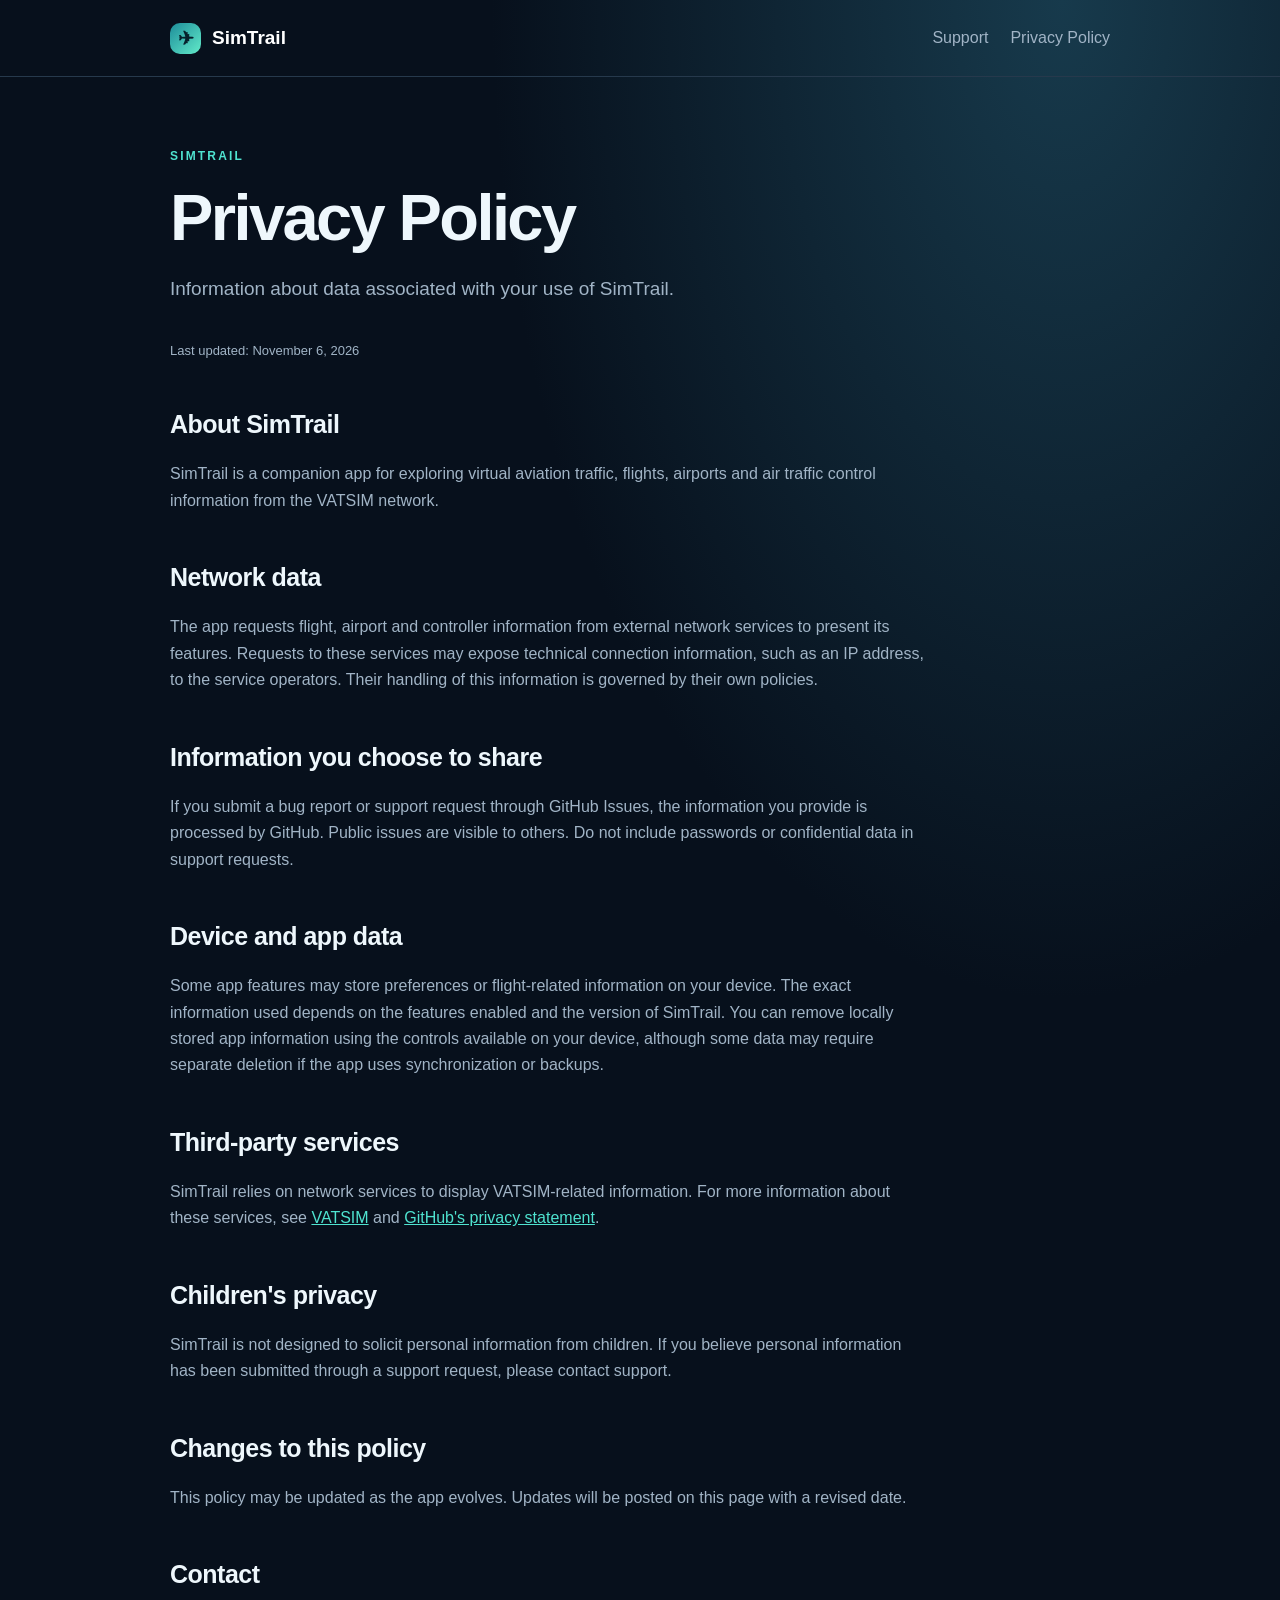
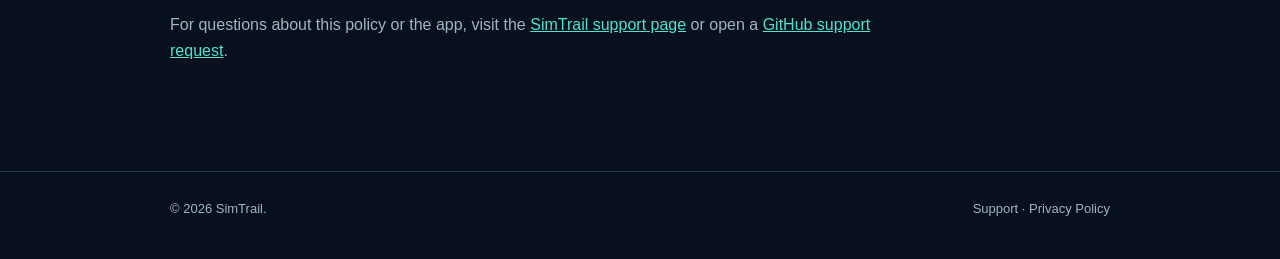
==== privacy.html @ 21a19a61 "Add files via upload" ====
<!doctype html><html lang="en"><head><meta charset="utf-8"><meta name="viewport" content="width=device-width,initial-scale=1"><meta name="theme-color" content="#07101c"><meta name="description" content="Privacy information for the SimTrail app."><title>SimTrail — Privacy Policy</title><link rel="stylesheet" href="style.css"></head><body><header><div class="wrap nav"><a class="brand" href="./"><span class="brand-icon" aria-hidden="true">✈</span>SimTrail</a><nav class="nav-links" aria-label="Main navigation"><a href="./">Support</a><a href="privacy.html" aria-current="page">Privacy Policy</a></nav></div></header><main class="wrap"><div class="eyebrow">SIMTRAIL</div><h1>Privacy Policy</h1><p class="lead">Information about data associated with your use of SimTrail.</p><div class="prose"><p class="subtle">Last updated: November 6, 2026</p><h2>About SimTrail</h2><p>SimTrail is a companion app for exploring virtual aviation traffic, flights, airports and air traffic control information from the VATSIM network.</p><h2>Network data</h2><p>The app requests flight, airport and controller information from external network services to present its features. Requests to these services may expose technical connection information, such as an IP address, to the service operators. Their handling of this information is governed by their own policies.</p><h2>Information you choose to share</h2><p>If you submit a bug report or support request through GitHub Issues, the information you provide is processed by GitHub. Public issues are visible to others. Do not include passwords or confidential data in support requests.</p><h2>Device and app data</h2><p>Some app features may store preferences or flight-related information on your device. The exact information used depends on the features enabled and the version of SimTrail. You can remove locally stored app information using the controls available on your device, although some data may require separate deletion if the app uses synchronization or backups.</p><h2>Third-party services</h2><p>SimTrail relies on network services to display VATSIM-related information. For more information about these services, see <a href="https://vatsim.net/" target="_blank" rel="noopener noreferrer">VATSIM</a> and <a href="https://docs.github.com/en/site-policy/privacy-policies/github-general-privacy-statement" target="_blank" rel="noopener noreferrer">GitHub's privacy statement</a>.</p><h2>Children's privacy</h2><p>SimTrail is not designed to solicit personal information from children. If you believe personal information has been submitted through a support request, please contact support.</p><h2>Changes to this policy</h2><p>This policy may be updated as the app evolves. Updates will be posted on this page with a revised date.</p><h2>Contact</h2><p>For questions about this policy or the app, visit the <a href="./">SimTrail support page</a> or open a <a href="https://github.com/MatejL400/simtrail-support/issues/new" target="_blank" rel="noopener noreferrer">GitHub support request</a>.</p></div></main><footer><div class="wrap footer-inner"><span>© 2026 SimTrail.</span><span><a href="./">Support</a> · <a href="privacy.html">Privacy Policy</a></span></div></footer></body></html>
---- style.css ----
:root{color-scheme:dark;--bg:#07101c;--panel:#101e2d;--border:#26394c;--text:#eef7fc;--muted:#a1b4c6;--accent:#4fe3d0}*{box-sizing:border-box}html{scroll-behavior:smooth}body{margin:0;font:16px/1.65 -apple-system,BlinkMacSystemFont,"Segoe UI",sans-serif;background:radial-gradient(ellipse at 83% 0%,#173a4c 0%,transparent 38%),var(--bg);color:var(--text)}.wrap{width:min(100% - 40px,940px);margin:auto}header{border-bottom:1px solid var(--border)}.nav{display:flex;justify-content:space-between;align-items:center;gap:20px;min-height:76px}.brand{display:inline-flex;align-items:center;gap:11px;font-size:19px;font-weight:750;text-decoration:none;color:white}.brand-icon{height:31px;width:31px;display:grid;place-items:center;background:linear-gradient(135deg,#1d8d9a,#62eac9);color:#06212c;border-radius:10px}.nav-links{display:flex;gap:22px}.nav-links a,footer a{color:var(--muted);text-decoration:none}.nav-links a:hover,footer a:hover{color:var(--accent)}main{padding:70px 0 90px}.eyebrow{font-weight:750;font-size:12px;letter-spacing:.18em;color:var(--accent);text-transform:uppercase}h1{font-size:clamp(39px,6vw,65px);line-height:1.1;margin:15px 0 20px;letter-spacing:-.04em}h2{font-size:25px;letter-spacing:-.02em;margin:0 0 14px}h3{font-size:17px;margin:0 0 9px}.lead{font-size:19px;color:var(--muted);max-width:690px;margin:0 0 35px}.buttons{display:flex;gap:13px;flex-wrap:wrap}.button{display:inline-flex;align-items:center;justify-content:center;min-height:45px;padding:10px 20px;border:1px solid var(--border);border-radius:11px;text-decoration:none;color:var(--text);font-weight:650}.button.primary{background:var(--accent);color:#05232a;border-color:var(--accent)}.button:hover{filter:brightness(1.1)}.section{margin-top:62px}.cards{display:grid;grid-template-columns:repeat(3,1fr);gap:15px}.card,details,.notice{background:rgba(16,30,45,.86);border:1px solid var(--border);border-radius:16px;padding:23px}.card p,.muted,details p,.prose p,.prose li{color:var(--muted)}.card p{margin:0}.glyph{font-size:25px;margin-bottom:14px;color:var(--accent)}details{margin:11px 0;padding:0 21px}summary{cursor:pointer;padding:17px 0;font-weight:650}details p{margin:0 0 19px}details[open] summary{color:var(--accent)}.notice{border-color:#296c70}.prose{max-width:760px}.prose h2{margin-top:43px}.prose ul{padding-left:22px}.prose a{color:var(--accent)}footer{border-top:1px solid var(--border);padding:26px 0 40px;color:var(--muted);font-size:13px}.footer-inner{display:flex;justify-content:space-between;flex-wrap:wrap;gap:14px}.subtle{font-size:13px;color:var(--muted)}@media(max-width:680px){.cards{grid-template-columns:1fr}.nav-links{gap:12px;font-size:14px}main{padding-top:49px}.wrap{width:min(100% - 32px,940px)}}
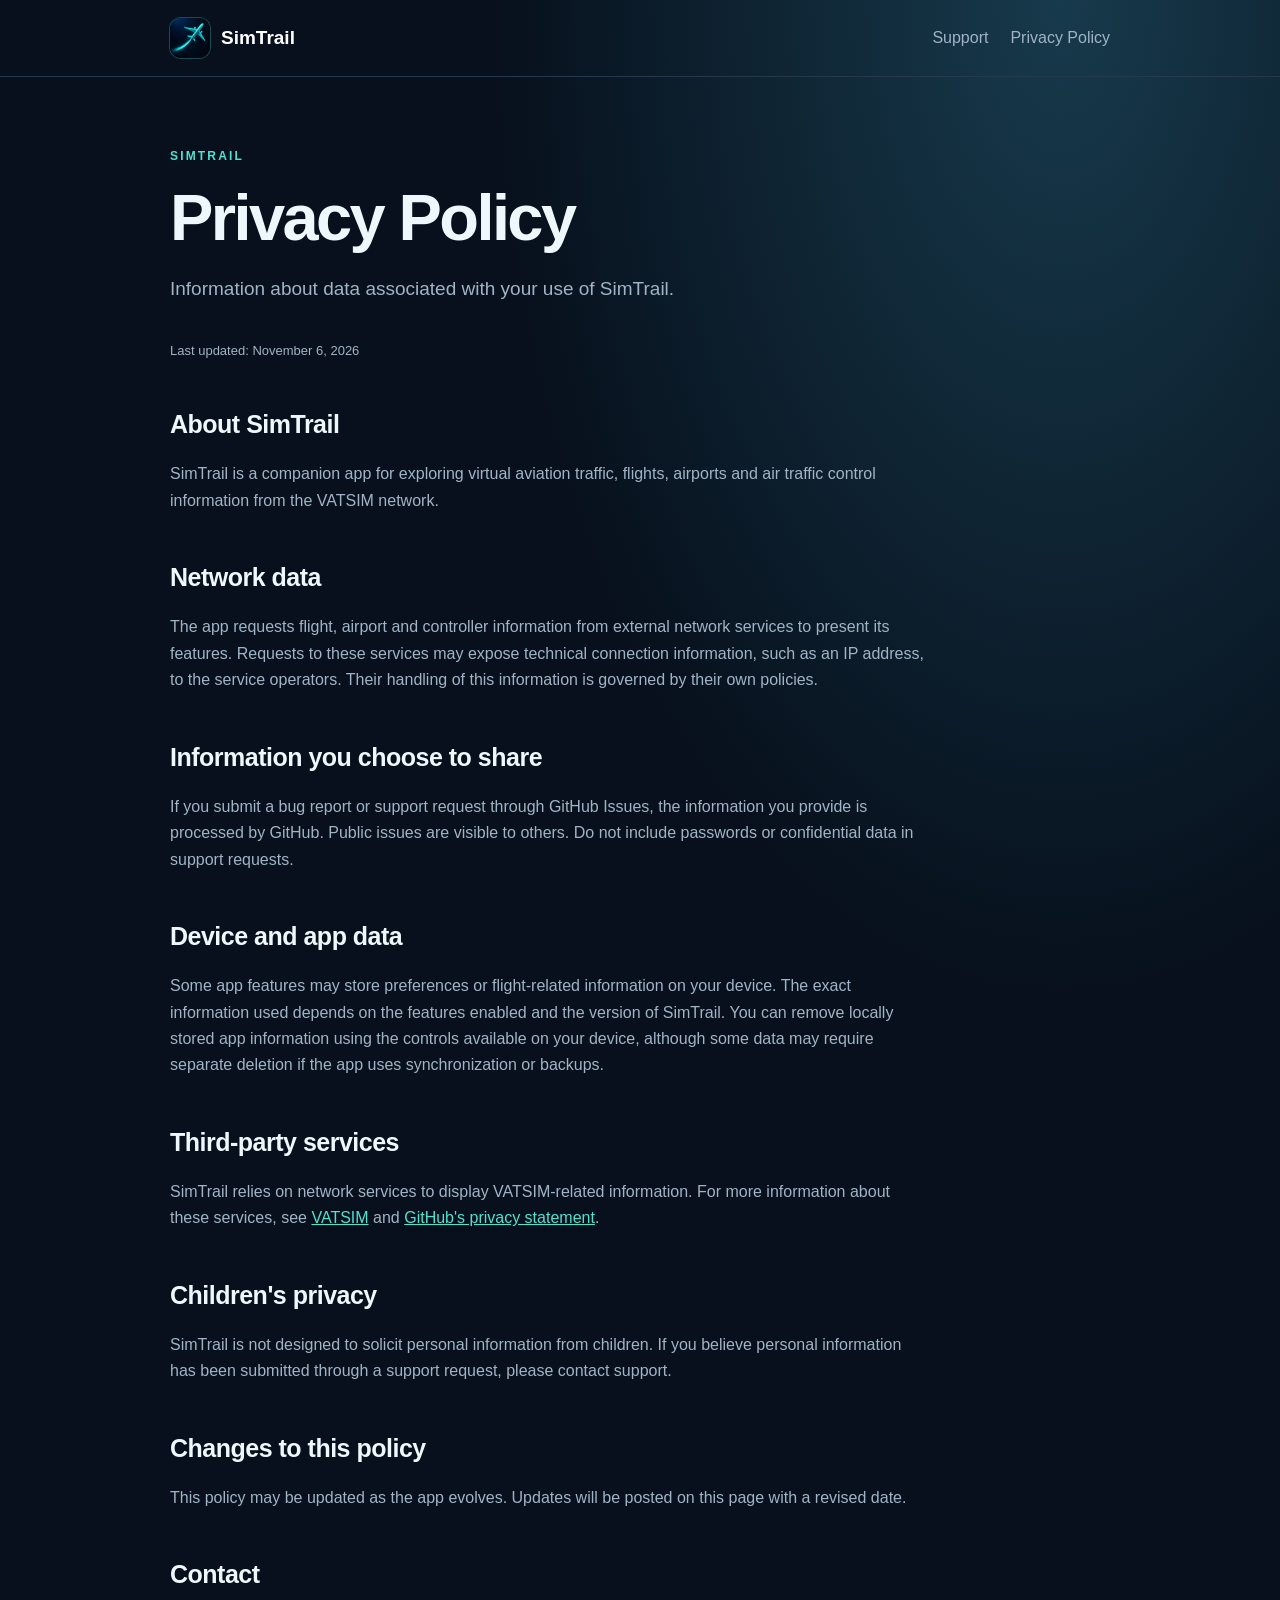
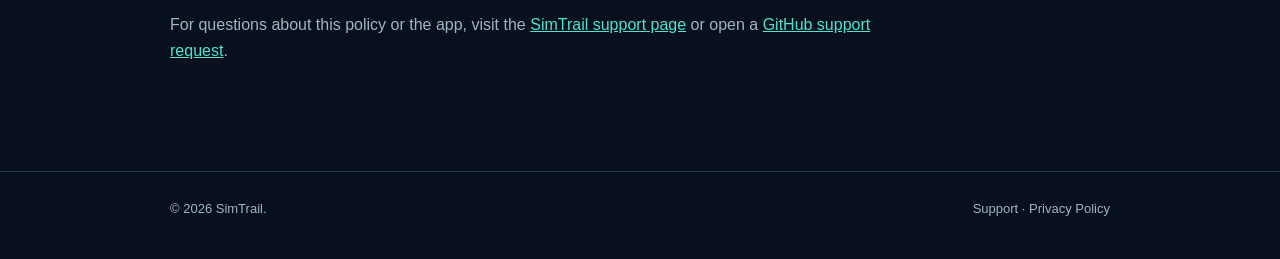
==== commit 3b4fdd1a: "Add files via upload" ====
--- a/privacy.html
+++ b/privacy.html
@@ -1 +1 @@
-<!doctype html><html lang="en"><head><meta charset="utf-8"><meta name="viewport" content="width=device-width,initial-scale=1"><meta name="theme-color" content="#07101c"><meta name="description" content="Privacy information for the SimTrail app."><title>SimTrail — Privacy Policy</title><link rel="stylesheet" href="style.css"></head><body><header><div class="wrap nav"><a class="brand" href="./"><span class="brand-icon" aria-hidden="true">✈</span>SimTrail</a><nav class="nav-links" aria-label="Main navigation"><a href="./">Support</a><a href="privacy.html" aria-current="page">Privacy Policy</a></nav></div></header><main class="wrap"><div class="eyebrow">SIMTRAIL</div><h1>Privacy Policy</h1><p class="lead">Information about data associated with your use of SimTrail.</p><div class="prose"><p class="subtle">Last updated: November 6, 2026</p><h2>About SimTrail</h2><p>SimTrail is a companion app for exploring virtual aviation traffic, flights, airports and air traffic control information from the VATSIM network.</p><h2>Network data</h2><p>The app requests flight, airport and controller information from external network services to present its features. Requests to these services may expose technical connection information, such as an IP address, to the service operators. Their handling of this information is governed by their own policies.</p><h2>Information you choose to share</h2><p>If you submit a bug report or support request through GitHub Issues, the information you provide is processed by GitHub. Public issues are visible to others. Do not include passwords or confidential data in support requests.</p><h2>Device and app data</h2><p>Some app features may store preferences or flight-related information on your device. The exact information used depends on the features enabled and the version of SimTrail. You can remove locally stored app information using the controls available on your device, although some data may require separate deletion if the app uses synchronization or backups.</p><h2>Third-party services</h2><p>SimTrail relies on network services to display VATSIM-related information. For more information about these services, see <a href="https://vatsim.net/" target="_blank" rel="noopener noreferrer">VATSIM</a> and <a href="https://docs.github.com/en/site-policy/privacy-policies/github-general-privacy-statement" target="_blank" rel="noopener noreferrer">GitHub's privacy statement</a>.</p><h2>Children's privacy</h2><p>SimTrail is not designed to solicit personal information from children. If you believe personal information has been submitted through a support request, please contact support.</p><h2>Changes to this policy</h2><p>This policy may be updated as the app evolves. Updates will be posted on this page with a revised date.</p><h2>Contact</h2><p>For questions about this policy or the app, visit the <a href="./">SimTrail support page</a> or open a <a href="https://github.com/MatejL400/simtrail-support/issues/new" target="_blank" rel="noopener noreferrer">GitHub support request</a>.</p></div></main><footer><div class="wrap footer-inner"><span>© 2026 SimTrail.</span><span><a href="./">Support</a> · <a href="privacy.html">Privacy Policy</a></span></div></footer></body></html>
+<!doctype html><html lang="en"><head><meta charset="utf-8"><meta name="viewport" content="width=device-width,initial-scale=1"><meta name="theme-color" content="#07101c"><meta name="description" content="Privacy information for the SimTrail app."><title>SimTrail — Privacy Policy</title><link rel="icon" type="image/png" href="favicon.png"><link rel="apple-touch-icon" href="apple-touch-icon.png"><link rel="stylesheet" href="style.css"></head><body><header><div class="wrap nav"><a class="brand" href="./"><img class="brand-icon" src="app-icon.png" alt="" width="40" height="40">SimTrail</a><nav class="nav-links" aria-label="Main navigation"><a href="./">Support</a><a href="privacy.html" aria-current="page">Privacy Policy</a></nav></div></header><main class="wrap"><div class="eyebrow">SIMTRAIL</div><h1>Privacy Policy</h1><p class="lead">Information about data associated with your use of SimTrail.</p><div class="prose"><p class="subtle">Last updated: November 6, 2026</p><h2>About SimTrail</h2><p>SimTrail is a companion app for exploring virtual aviation traffic, flights, airports and air traffic control information from the VATSIM network.</p><h2>Network data</h2><p>The app requests flight, airport and controller information from external network services to present its features. Requests to these services may expose technical connection information, such as an IP address, to the service operators. Their handling of this information is governed by their own policies.</p><h2>Information you choose to share</h2><p>If you submit a bug report or support request through GitHub Issues, the information you provide is processed by GitHub. Public issues are visible to others. Do not include passwords or confidential data in support requests.</p><h2>Device and app data</h2><p>Some app features may store preferences or flight-related information on your device. The exact information used depends on the features enabled and the version of SimTrail. You can remove locally stored app information using the controls available on your device, although some data may require separate deletion if the app uses synchronization or backups.</p><h2>Third-party services</h2><p>SimTrail relies on network services to display VATSIM-related information. For more information about these services, see <a href="https://vatsim.net/" target="_blank" rel="noopener noreferrer">VATSIM</a> and <a href="https://docs.github.com/en/site-policy/privacy-policies/github-general-privacy-statement" target="_blank" rel="noopener noreferrer">GitHub's privacy statement</a>.</p><h2>Children's privacy</h2><p>SimTrail is not designed to solicit personal information from children. If you believe personal information has been submitted through a support request, please contact support.</p><h2>Changes to this policy</h2><p>This policy may be updated as the app evolves. Updates will be posted on this page with a revised date.</p><h2>Contact</h2><p>For questions about this policy or the app, visit the <a href="./">SimTrail support page</a> or open a <a href="https://github.com/MatejL400/simtrail-support/issues/new" target="_blank" rel="noopener noreferrer">GitHub support request</a>.</p></div></main><footer><div class="wrap footer-inner"><span>© 2026 SimTrail.</span><span><a href="./">Support</a> · <a href="privacy.html">Privacy Policy</a></span></div></footer></body></html>
--- a/style.css
+++ b/style.css
@@ -1 +1 @@
-:root{color-scheme:dark;--bg:#07101c;--panel:#101e2d;--border:#26394c;--text:#eef7fc;--muted:#a1b4c6;--accent:#4fe3d0}*{box-sizing:border-box}html{scroll-behavior:smooth}body{margin:0;font:16px/1.65 -apple-system,BlinkMacSystemFont,"Segoe UI",sans-serif;background:radial-gradient(ellipse at 83% 0%,#173a4c 0%,transparent 38%),var(--bg);color:var(--text)}.wrap{width:min(100% - 40px,940px);margin:auto}header{border-bottom:1px solid var(--border)}.nav{display:flex;justify-content:space-between;align-items:center;gap:20px;min-height:76px}.brand{display:inline-flex;align-items:center;gap:11px;font-size:19px;font-weight:750;text-decoration:none;color:white}.brand-icon{height:31px;width:31px;display:grid;place-items:center;background:linear-gradient(135deg,#1d8d9a,#62eac9);color:#06212c;border-radius:10px}.nav-links{display:flex;gap:22px}.nav-links a,footer a{color:var(--muted);text-decoration:none}.nav-links a:hover,footer a:hover{color:var(--accent)}main{padding:70px 0 90px}.eyebrow{font-weight:750;font-size:12px;letter-spacing:.18em;color:var(--accent);text-transform:uppercase}h1{font-size:clamp(39px,6vw,65px);line-height:1.1;margin:15px 0 20px;letter-spacing:-.04em}h2{font-size:25px;letter-spacing:-.02em;margin:0 0 14px}h3{font-size:17px;margin:0 0 9px}.lead{font-size:19px;color:var(--muted);max-width:690px;margin:0 0 35px}.buttons{display:flex;gap:13px;flex-wrap:wrap}.button{display:inline-flex;align-items:center;justify-content:center;min-height:45px;padding:10px 20px;border:1px solid var(--border);border-radius:11px;text-decoration:none;color:var(--text);font-weight:650}.button.primary{background:var(--accent);color:#05232a;border-color:var(--accent)}.button:hover{filter:brightness(1.1)}.section{margin-top:62px}.cards{display:grid;grid-template-columns:repeat(3,1fr);gap:15px}.card,details,.notice{background:rgba(16,30,45,.86);border:1px solid var(--border);border-radius:16px;padding:23px}.card p,.muted,details p,.prose p,.prose li{color:var(--muted)}.card p{margin:0}.glyph{font-size:25px;margin-bottom:14px;color:var(--accent)}details{margin:11px 0;padding:0 21px}summary{cursor:pointer;padding:17px 0;font-weight:650}details p{margin:0 0 19px}details[open] summary{color:var(--accent)}.notice{border-color:#296c70}.prose{max-width:760px}.prose h2{margin-top:43px}.prose ul{padding-left:22px}.prose a{color:var(--accent)}footer{border-top:1px solid var(--border);padding:26px 0 40px;color:var(--muted);font-size:13px}.footer-inner{display:flex;justify-content:space-between;flex-wrap:wrap;gap:14px}.subtle{font-size:13px;color:var(--muted)}@media(max-width:680px){.cards{grid-template-columns:1fr}.nav-links{gap:12px;font-size:14px}main{padding-top:49px}.wrap{width:min(100% - 32px,940px)}}
+:root{color-scheme:dark;--bg:#07101c;--panel:#101e2d;--border:#26394c;--text:#eef7fc;--muted:#a1b4c6;--accent:#4fe3d0}*{box-sizing:border-box}html{scroll-behavior:smooth}body{margin:0;font:16px/1.65 -apple-system,BlinkMacSystemFont,"Segoe UI",sans-serif;background:radial-gradient(ellipse at 83% 0%,#173a4c 0%,transparent 38%),var(--bg);color:var(--text)}.wrap{width:min(100% - 40px,940px);margin:auto}header{border-bottom:1px solid var(--border)}.nav{display:flex;justify-content:space-between;align-items:center;gap:20px;min-height:76px}.brand{display:inline-flex;align-items:center;gap:11px;font-size:19px;font-weight:750;text-decoration:none;color:white}.brand-icon{height:40px;width:40px;display:block;object-fit:cover;border-radius:11px;box-shadow:0 0 0 1px rgba(79,227,208,.28)}.nav-links{display:flex;gap:22px}.nav-links a,footer a{color:var(--muted);text-decoration:none}.nav-links a:hover,footer a:hover{color:var(--accent)}main{padding:70px 0 90px}.eyebrow{font-weight:750;font-size:12px;letter-spacing:.18em;color:var(--accent);text-transform:uppercase}h1{font-size:clamp(39px,6vw,65px);line-height:1.1;margin:15px 0 20px;letter-spacing:-.04em}h2{font-size:25px;letter-spacing:-.02em;margin:0 0 14px}h3{font-size:17px;margin:0 0 9px}.lead{font-size:19px;color:var(--muted);max-width:690px;margin:0 0 35px}.buttons{display:flex;gap:13px;flex-wrap:wrap}.button{display:inline-flex;align-items:center;justify-content:center;min-height:45px;padding:10px 20px;border:1px solid var(--border);border-radius:11px;text-decoration:none;color:var(--text);font-weight:650}.button.primary{background:var(--accent);color:#05232a;border-color:var(--accent)}.button:hover{filter:brightness(1.1)}.section{margin-top:62px}.cards{display:grid;grid-template-columns:repeat(3,1fr);gap:15px}.card,details,.notice{background:rgba(16,30,45,.86);border:1px solid var(--border);border-radius:16px;padding:23px}.card p,.muted,details p,.prose p,.prose li{color:var(--muted)}.card p{margin:0}.glyph{font-size:25px;margin-bottom:14px;color:var(--accent)}details{margin:11px 0;padding:0 21px}summary{cursor:pointer;padding:17px 0;font-weight:650}details p{margin:0 0 19px}details[open] summary{color:var(--accent)}.notice{border-color:#296c70}.prose{max-width:760px}.prose h2{margin-top:43px}.prose ul{padding-left:22px}.prose a{color:var(--accent)}footer{border-top:1px solid var(--border);padding:26px 0 40px;color:var(--muted);font-size:13px}.footer-inner{display:flex;justify-content:space-between;flex-wrap:wrap;gap:14px}.subtle{font-size:13px;color:var(--muted)}@media(max-width:680px){.cards{grid-template-columns:1fr}.nav-links{gap:12px;font-size:14px}main{padding-top:49px}.wrap{width:min(100% - 32px,940px)}}
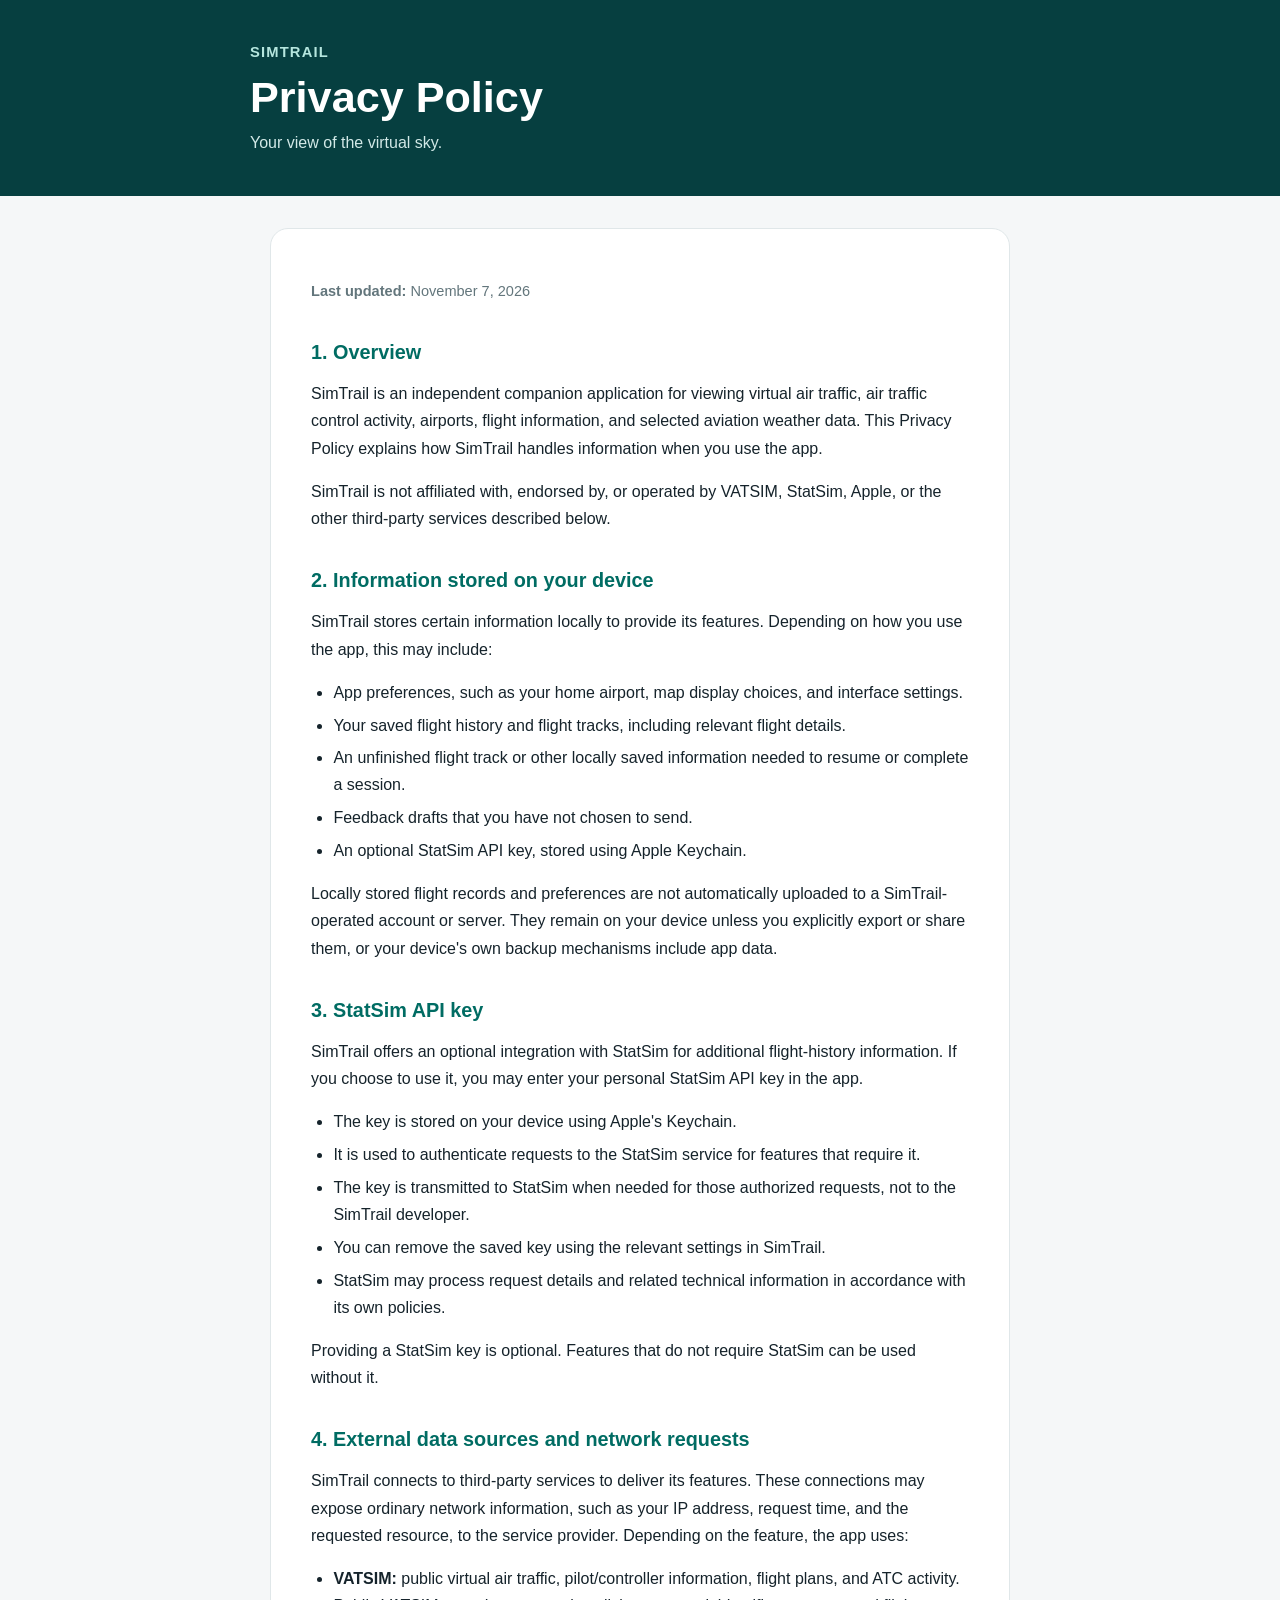
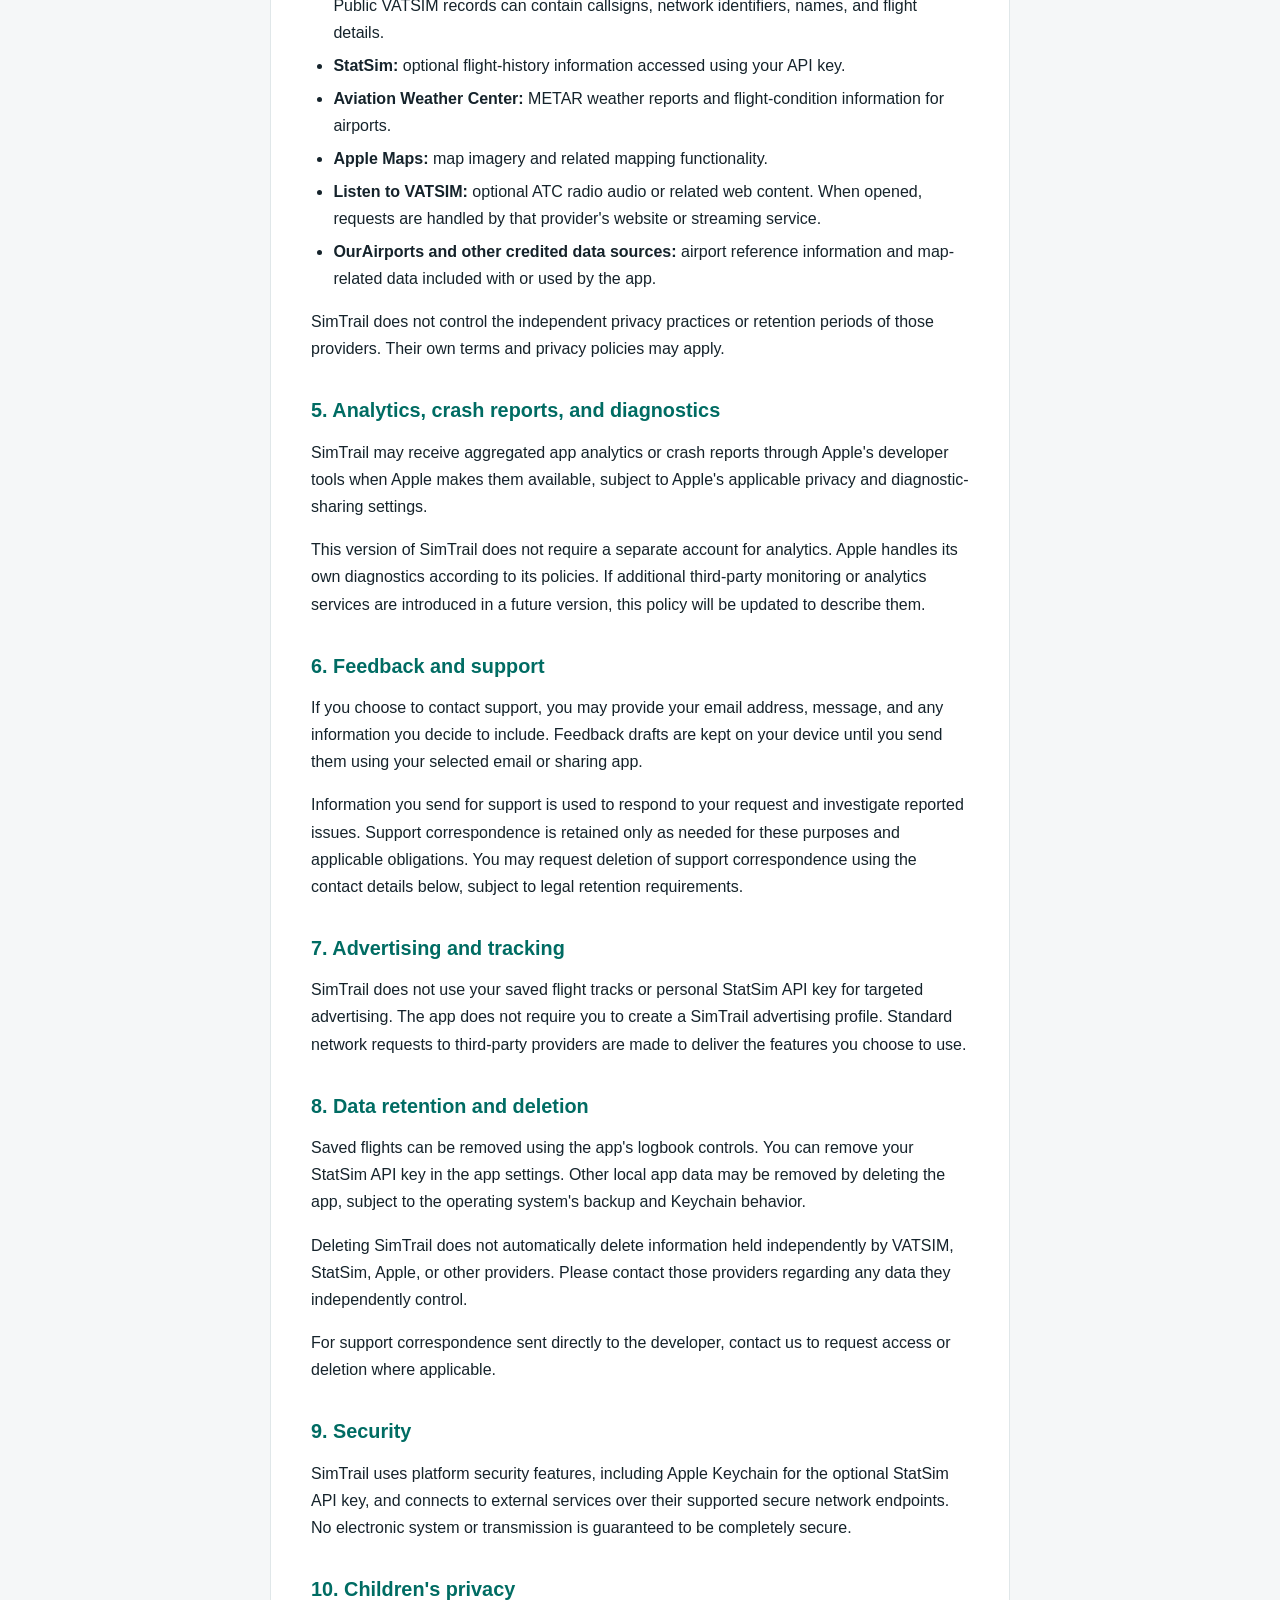
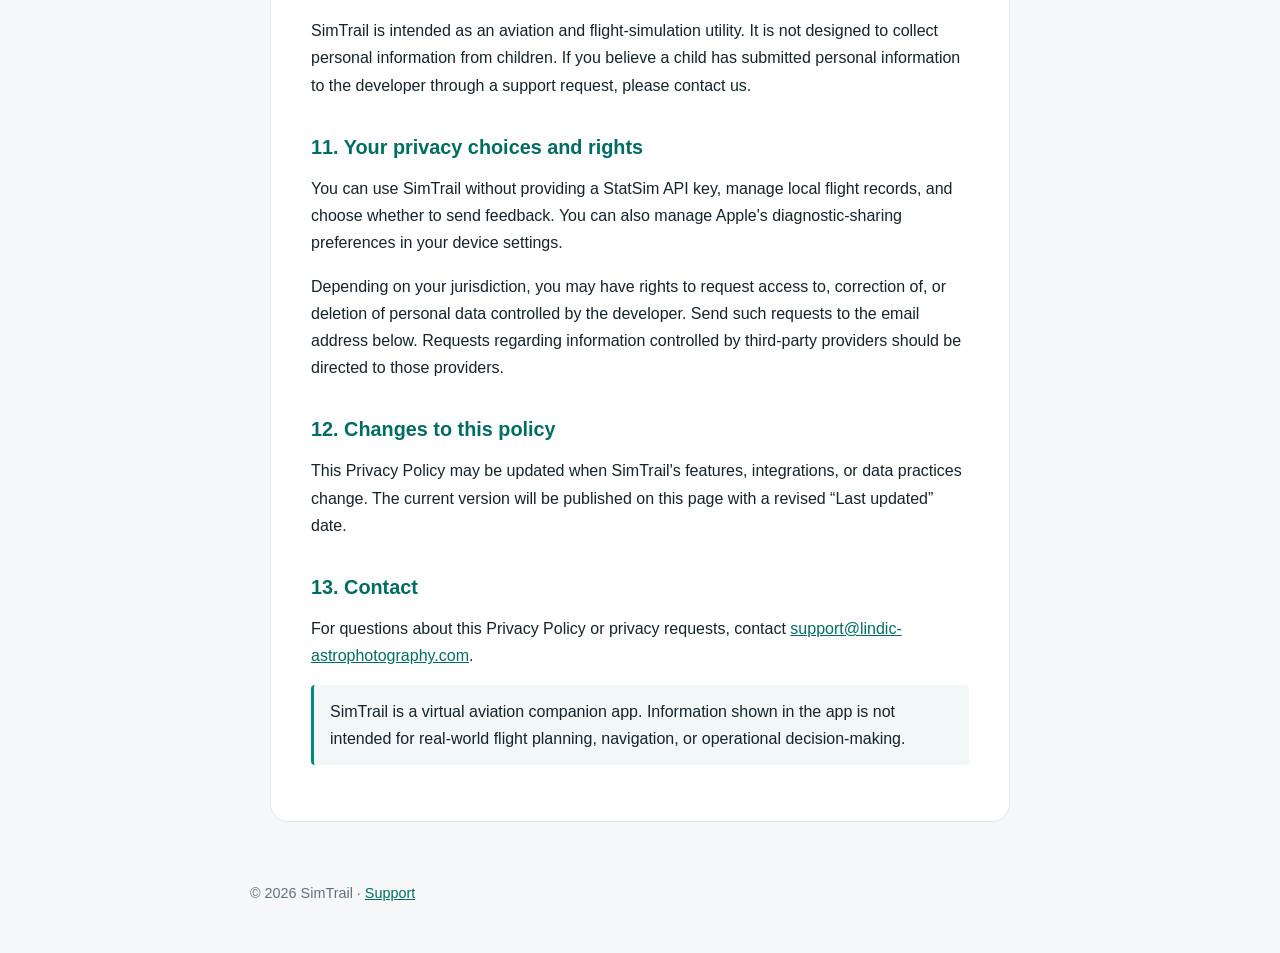
==== commit f85ea214: "Add files via upload" ====
--- a/privacy.html
+++ b/privacy.html
@@ -1 +1,128 @@
-<!doctype html><html lang="en"><head><meta charset="utf-8"><meta name="viewport" content="width=device-width,initial-scale=1"><meta name="theme-color" content="#07101c"><meta name="description" content="Privacy information for the SimTrail app."><title>SimTrail — Privacy Policy</title><link rel="icon" type="image/png" href="favicon.png"><link rel="apple-touch-icon" href="apple-touch-icon.png"><link rel="stylesheet" href="style.css"></head><body><header><div class="wrap nav"><a class="brand" href="./"><img class="brand-icon" src="app-icon.png" alt="" width="40" height="40">SimTrail</a><nav class="nav-links" aria-label="Main navigation"><a href="./">Support</a><a href="privacy.html" aria-current="page">Privacy Policy</a></nav></div></header><main class="wrap"><div class="eyebrow">SIMTRAIL</div><h1>Privacy Policy</h1><p class="lead">Information about data associated with your use of SimTrail.</p><div class="prose"><p class="subtle">Last updated: November 6, 2026</p><h2>About SimTrail</h2><p>SimTrail is a companion app for exploring virtual aviation traffic, flights, airports and air traffic control information from the VATSIM network.</p><h2>Network data</h2><p>The app requests flight, airport and controller information from external network services to present its features. Requests to these services may expose technical connection information, such as an IP address, to the service operators. Their handling of this information is governed by their own policies.</p><h2>Information you choose to share</h2><p>If you submit a bug report or support request through GitHub Issues, the information you provide is processed by GitHub. Public issues are visible to others. Do not include passwords or confidential data in support requests.</p><h2>Device and app data</h2><p>Some app features may store preferences or flight-related information on your device. The exact information used depends on the features enabled and the version of SimTrail. You can remove locally stored app information using the controls available on your device, although some data may require separate deletion if the app uses synchronization or backups.</p><h2>Third-party services</h2><p>SimTrail relies on network services to display VATSIM-related information. For more information about these services, see <a href="https://vatsim.net/" target="_blank" rel="noopener noreferrer">VATSIM</a> and <a href="https://docs.github.com/en/site-policy/privacy-policies/github-general-privacy-statement" target="_blank" rel="noopener noreferrer">GitHub's privacy statement</a>.</p><h2>Children's privacy</h2><p>SimTrail is not designed to solicit personal information from children. If you believe personal information has been submitted through a support request, please contact support.</p><h2>Changes to this policy</h2><p>This policy may be updated as the app evolves. Updates will be posted on this page with a revised date.</p><h2>Contact</h2><p>For questions about this policy or the app, visit the <a href="./">SimTrail support page</a> or open a <a href="https://github.com/MatejL400/simtrail-support/issues/new" target="_blank" rel="noopener noreferrer">GitHub support request</a>.</p></div></main><footer><div class="wrap footer-inner"><span>© 2026 SimTrail.</span><span><a href="./">Support</a> · <a href="privacy.html">Privacy Policy</a></span></div></footer></body></html>
+<!doctype html>
+<html lang="en">
+<head>
+  <meta charset="utf-8">
+  <meta name="viewport" content="width=device-width, initial-scale=1">
+  <meta name="color-scheme" content="light dark">
+  <meta name="description" content="Privacy Policy for SimTrail, the VATSIM flight tracking companion app.">
+  <title>Privacy Policy — SimTrail</title>
+  <style>
+    :root { color-scheme: light dark; font-family: -apple-system, BlinkMacSystemFont, "Segoe UI", sans-serif; }
+    * { box-sizing: border-box; }
+    body { margin: 0; background: #f5f7f8; color: #15232b; line-height: 1.7; }
+    header { background: #063f40; color: white; padding: 2.5rem 1.25rem; }
+    header .inner, main, footer .inner { max-width: 780px; margin: auto; }
+    .brand { font-size: 0.92rem; color: #b5e6de; letter-spacing: .08em; font-weight: 700; }
+    h1 { margin: .45rem 0 .3rem; font-size: clamp(2rem, 5vw, 2.7rem); line-height: 1.2; }
+    header p { margin: 0; color: #d2e9e7; }
+    main { padding: 2rem 1.25rem 3rem; }
+    article { background: white; border: 1px solid #e0e7e9; border-radius: 18px; padding: clamp(1.3rem, 4vw, 2.5rem); }
+    h2 { font-size: 1.24rem; color: #006c63; margin: 2rem 0 .55rem; }
+    h2:first-child { margin-top: 0; }
+    p { margin: .65rem 0 1rem; }
+    ul { padding-left: 1.4rem; }
+    li { margin: .35rem 0; }
+    a { color: #006d64; overflow-wrap: anywhere; }
+    .updated { color: #63767c; font-size: .91rem; }
+    .notice { border-left: 3px solid #008a7e; background: #f1f8f7; border-radius: 4px; padding: .8rem 1rem; }
+    footer { color: #60747b; font-size: .9rem; padding: 0 1.25rem 2rem; }
+    @media(prefers-color-scheme: dark) {
+      body { background: #0c151a; color: #e5eeef; }
+      article { background: #152126; border-color: #304248; }
+      h2, a { color: #76ded1; }
+      .updated, footer { color: #a5b8bd; }
+      .notice { background: #17302f; }
+    }
+  </style>
+</head>
+<body>
+<header>
+  <div class="inner">
+    <div class="brand">SIMTRAIL</div>
+    <h1>Privacy Policy</h1>
+    <p>Your view of the virtual sky.</p>
+  </div>
+</header>
+<main>
+  <article>
+    <p class="updated"><strong>Last updated:</strong> November 7, 2026</p>
+
+    <h2>1. Overview</h2>
+    <p>SimTrail is an independent companion application for viewing virtual air traffic, air traffic control activity, airports, flight information, and selected aviation weather data. This Privacy Policy explains how SimTrail handles information when you use the app.</p>
+    <p>SimTrail is not affiliated with, endorsed by, or operated by VATSIM, StatSim, Apple, or the other third-party services described below.</p>
+
+    <h2>2. Information stored on your device</h2>
+    <p>SimTrail stores certain information locally to provide its features. Depending on how you use the app, this may include:</p>
+    <ul>
+      <li>App preferences, such as your home airport, map display choices, and interface settings.</li>
+      <li>Your saved flight history and flight tracks, including relevant flight details.</li>
+      <li>An unfinished flight track or other locally saved information needed to resume or complete a session.</li>
+      <li>Feedback drafts that you have not chosen to send.</li>
+      <li>An optional StatSim API key, stored using Apple Keychain.</li>
+    </ul>
+    <p>Locally stored flight records and preferences are not automatically uploaded to a SimTrail-operated account or server. They remain on your device unless you explicitly export or share them, or your device's own backup mechanisms include app data.</p>
+
+    <h2>3. StatSim API key</h2>
+    <p>SimTrail offers an optional integration with StatSim for additional flight-history information. If you choose to use it, you may enter your personal StatSim API key in the app.</p>
+    <ul>
+      <li>The key is stored on your device using Apple's Keychain.</li>
+      <li>It is used to authenticate requests to the StatSim service for features that require it.</li>
+      <li>The key is transmitted to StatSim when needed for those authorized requests, not to the SimTrail developer.</li>
+      <li>You can remove the saved key using the relevant settings in SimTrail.</li>
+      <li>StatSim may process request details and related technical information in accordance with its own policies.</li>
+    </ul>
+    <p>Providing a StatSim key is optional. Features that do not require StatSim can be used without it.</p>
+
+    <h2>4. External data sources and network requests</h2>
+    <p>SimTrail connects to third-party services to deliver its features. These connections may expose ordinary network information, such as your IP address, request time, and the requested resource, to the service provider. Depending on the feature, the app uses:</p>
+    <ul>
+      <li><strong>VATSIM:</strong> public virtual air traffic, pilot/controller information, flight plans, and ATC activity. Public VATSIM records can contain callsigns, network identifiers, names, and flight details.</li>
+      <li><strong>StatSim:</strong> optional flight-history information accessed using your API key.</li>
+      <li><strong>Aviation Weather Center:</strong> METAR weather reports and flight-condition information for airports.</li>
+      <li><strong>Apple Maps:</strong> map imagery and related mapping functionality.</li>
+      <li><strong>Listen to VATSIM:</strong> optional ATC radio audio or related web content. When opened, requests are handled by that provider's website or streaming service.</li>
+      <li><strong>OurAirports and other credited data sources:</strong> airport reference information and map-related data included with or used by the app.</li>
+    </ul>
+    <p>SimTrail does not control the independent privacy practices or retention periods of those providers. Their own terms and privacy policies may apply.</p>
+
+    <h2>5. Analytics, crash reports, and diagnostics</h2>
+    <p>SimTrail may receive aggregated app analytics or crash reports through Apple's developer tools when Apple makes them available, subject to Apple's applicable privacy and diagnostic-sharing settings.</p>
+    <p>This version of SimTrail does not require a separate account for analytics. Apple handles its own diagnostics according to its policies. If additional third-party monitoring or analytics services are introduced in a future version, this policy will be updated to describe them.</p>
+
+    <h2>6. Feedback and support</h2>
+    <p>If you choose to contact support, you may provide your email address, message, and any information you decide to include. Feedback drafts are kept on your device until you send them using your selected email or sharing app.</p>
+    <p>Information you send for support is used to respond to your request and investigate reported issues. Support correspondence is retained only as needed for these purposes and applicable obligations. You may request deletion of support correspondence using the contact details below, subject to legal retention requirements.</p>
+
+    <h2>7. Advertising and tracking</h2>
+    <p>SimTrail does not use your saved flight tracks or personal StatSim API key for targeted advertising. The app does not require you to create a SimTrail advertising profile. Standard network requests to third-party providers are made to deliver the features you choose to use.</p>
+
+    <h2>8. Data retention and deletion</h2>
+    <p>Saved flights can be removed using the app's logbook controls. You can remove your StatSim API key in the app settings. Other local app data may be removed by deleting the app, subject to the operating system's backup and Keychain behavior.</p>
+    <p>Deleting SimTrail does not automatically delete information held independently by VATSIM, StatSim, Apple, or other providers. Please contact those providers regarding any data they independently control.</p>
+    <p>For support correspondence sent directly to the developer, contact us to request access or deletion where applicable.</p>
+
+    <h2>9. Security</h2>
+    <p>SimTrail uses platform security features, including Apple Keychain for the optional StatSim API key, and connects to external services over their supported secure network endpoints. No electronic system or transmission is guaranteed to be completely secure.</p>
+
+    <h2>10. Children's privacy</h2>
+    <p>SimTrail is intended as an aviation and flight-simulation utility. It is not designed to collect personal information from children. If you believe a child has submitted personal information to the developer through a support request, please contact us.</p>
+
+    <h2>11. Your privacy choices and rights</h2>
+    <p>You can use SimTrail without providing a StatSim API key, manage local flight records, and choose whether to send feedback. You can also manage Apple's diagnostic-sharing preferences in your device settings.</p>
+    <p>Depending on your jurisdiction, you may have rights to request access to, correction of, or deletion of personal data controlled by the developer. Send such requests to the email address below. Requests regarding information controlled by third-party providers should be directed to those providers.</p>
+
+    <h2>12. Changes to this policy</h2>
+    <p>This Privacy Policy may be updated when SimTrail's features, integrations, or data practices change. The current version will be published on this page with a revised “Last updated” date.</p>
+
+    <h2>13. Contact</h2>
+    <p>For questions about this Privacy Policy or privacy requests, contact <a href="mailto:support@lindic-astrophotography.com">support@lindic-astrophotography.com</a>.</p>
+    <p class="notice">SimTrail is a virtual aviation companion app. Information shown in the app is not intended for real-world flight planning, navigation, or operational decision-making.</p>
+  </article>
+</main>
+<footer>
+  <div class="inner">
+    <p>© 2026 SimTrail · <a href="https://matejl400.github.io/simtrail-support/">Support</a></p>
+  </div>
+</footer>
+</body>
+</html>
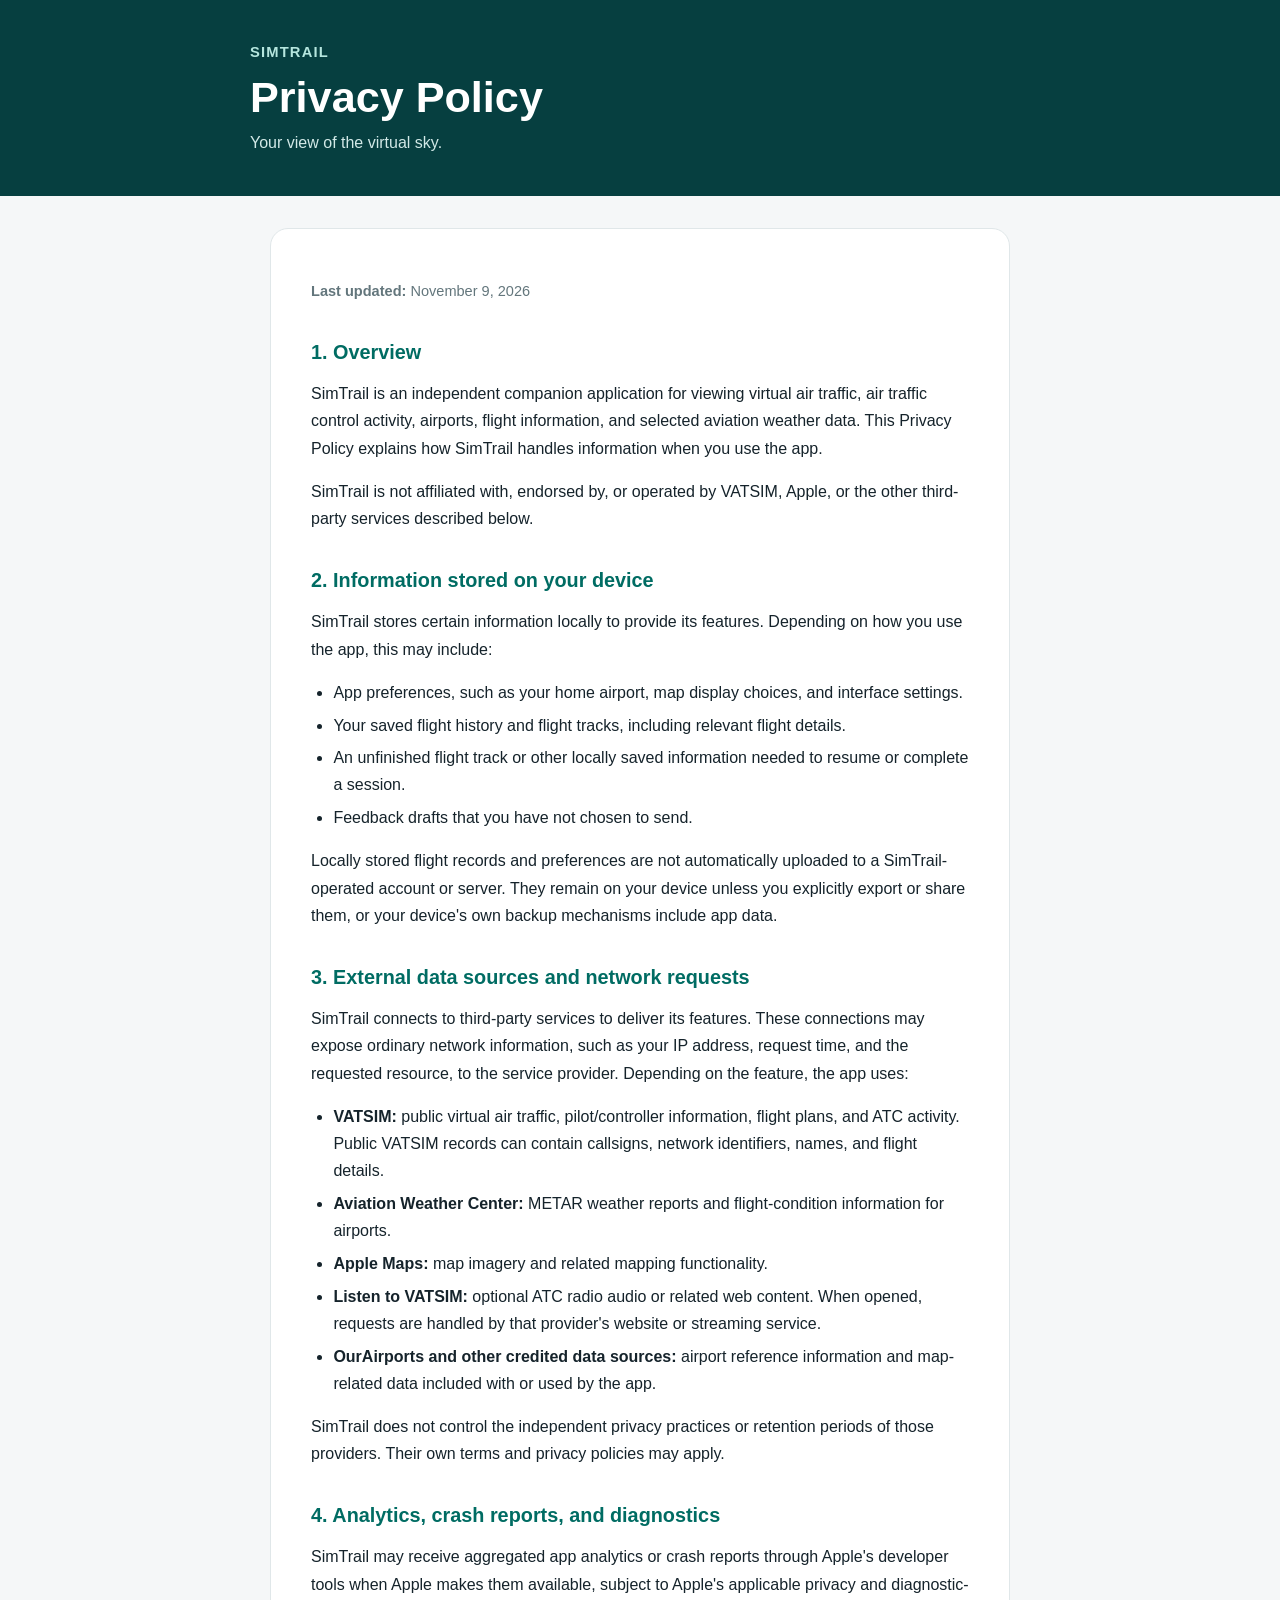
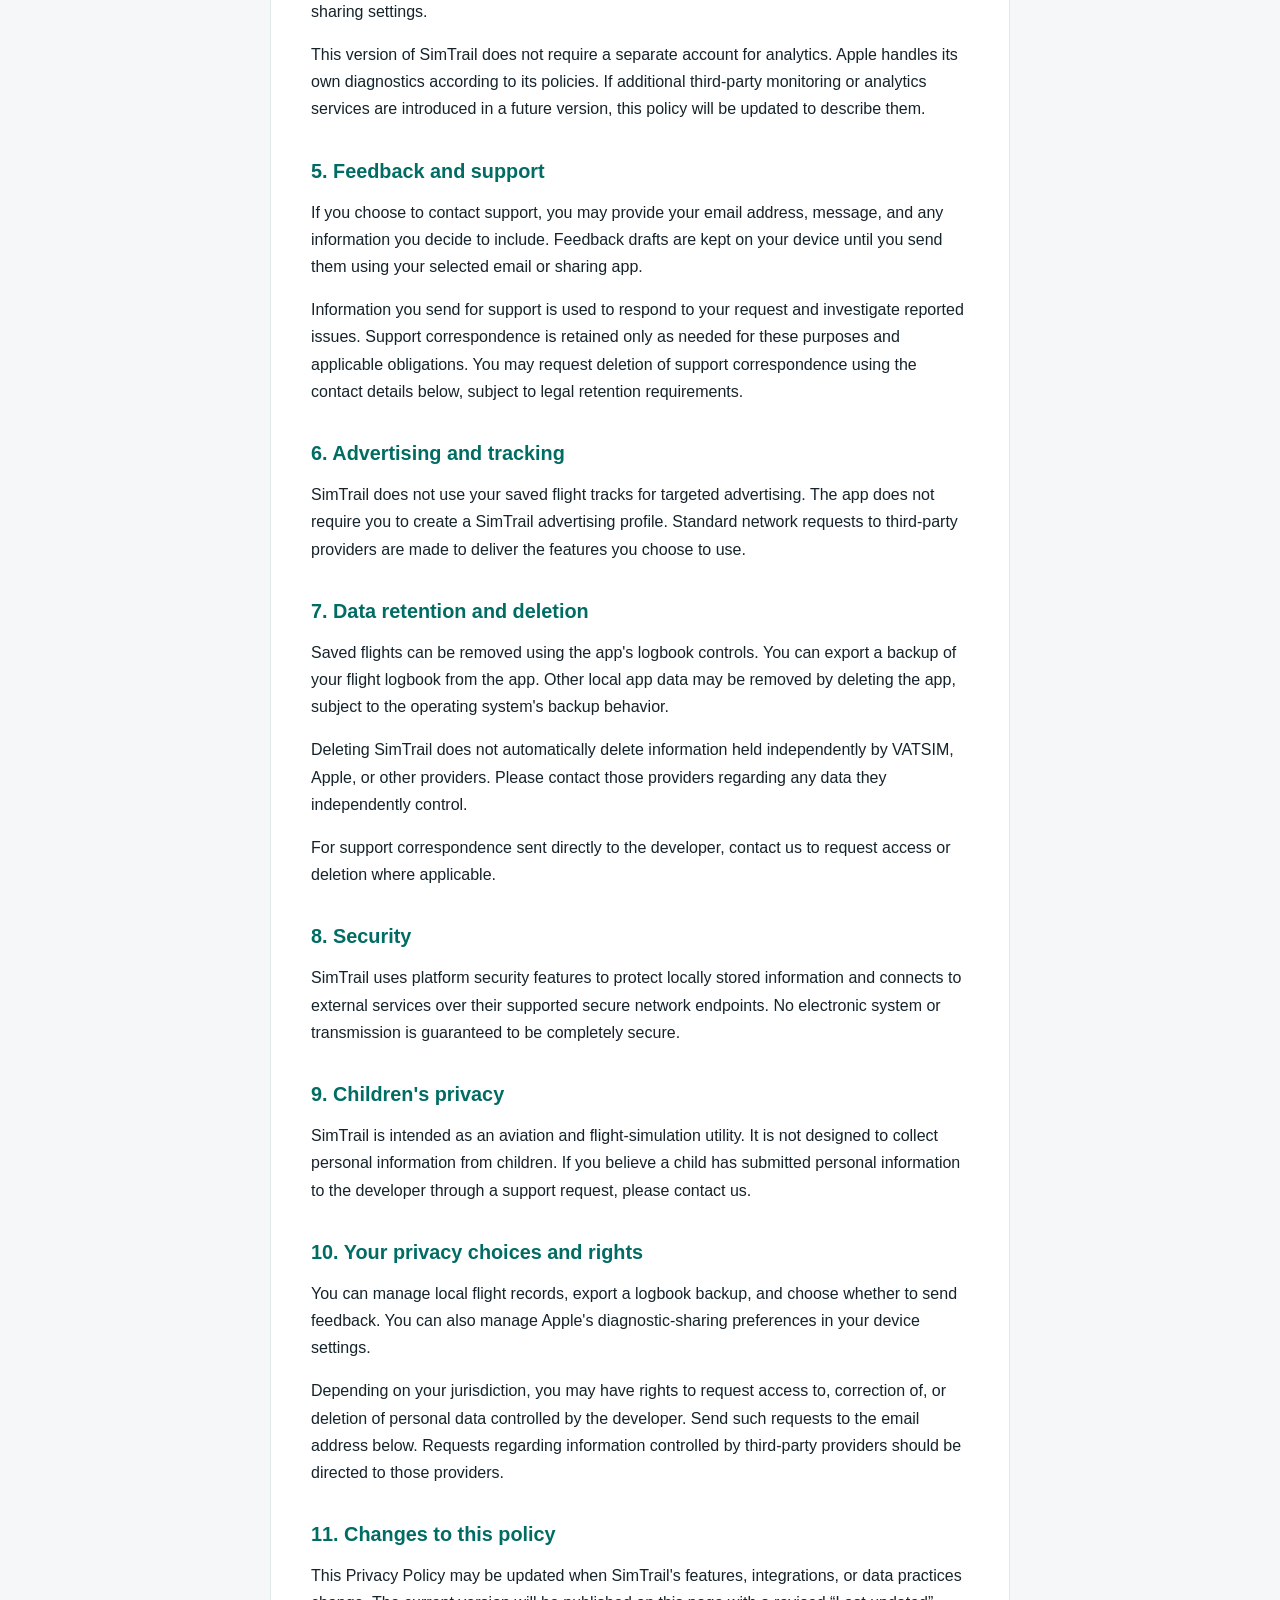
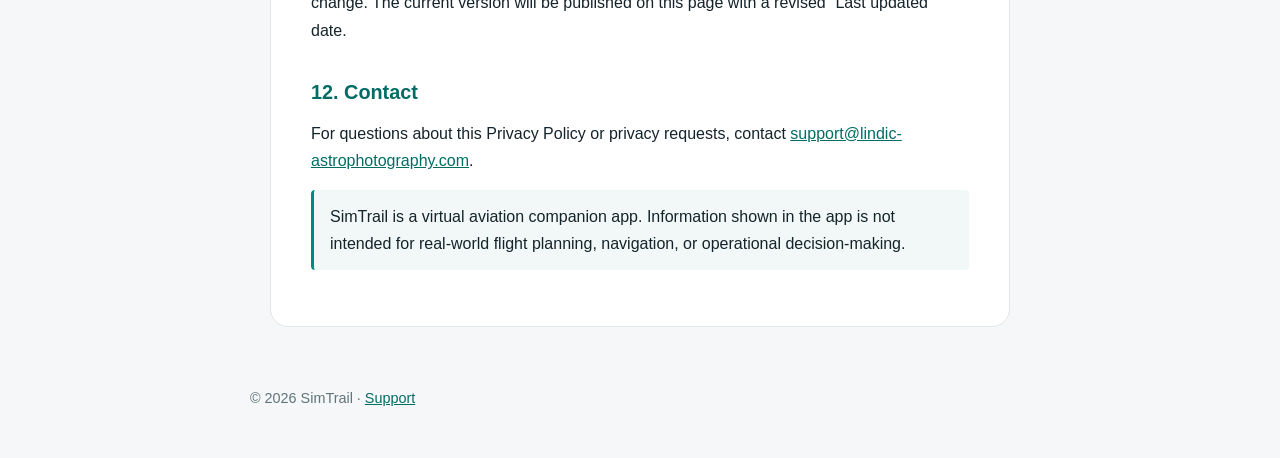
==== commit d09c1cc2: "Add files via upload" ====
--- a/privacy.html
+++ b/privacy.html
@@ -45,11 +45,11 @@
 </header>
 <main>
   <article>
-    <p class="updated"><strong>Last updated:</strong> November 7, 2026</p>
+    <p class="updated"><strong>Last updated:</strong> November 9, 2026</p>
 
     <h2>1. Overview</h2>
     <p>SimTrail is an independent companion application for viewing virtual air traffic, air traffic control activity, airports, flight information, and selected aviation weather data. This Privacy Policy explains how SimTrail handles information when you use the app.</p>
-    <p>SimTrail is not affiliated with, endorsed by, or operated by VATSIM, StatSim, Apple, or the other third-party services described below.</p>
+    <p>SimTrail is not affiliated with, endorsed by, or operated by VATSIM, Apple, or the other third-party services described below.</p>
 
     <h2>2. Information stored on your device</h2>
     <p>SimTrail stores certain information locally to provide its features. Depending on how you use the app, this may include:</p>
@@ -58,26 +58,13 @@
       <li>Your saved flight history and flight tracks, including relevant flight details.</li>
       <li>An unfinished flight track or other locally saved information needed to resume or complete a session.</li>
       <li>Feedback drafts that you have not chosen to send.</li>
-      <li>An optional StatSim API key, stored using Apple Keychain.</li>
     </ul>
     <p>Locally stored flight records and preferences are not automatically uploaded to a SimTrail-operated account or server. They remain on your device unless you explicitly export or share them, or your device's own backup mechanisms include app data.</p>
 
-    <h2>3. StatSim API key</h2>
-    <p>SimTrail offers an optional integration with StatSim for additional flight-history information. If you choose to use it, you may enter your personal StatSim API key in the app.</p>
-    <ul>
-      <li>The key is stored on your device using Apple's Keychain.</li>
-      <li>It is used to authenticate requests to the StatSim service for features that require it.</li>
-      <li>The key is transmitted to StatSim when needed for those authorized requests, not to the SimTrail developer.</li>
-      <li>You can remove the saved key using the relevant settings in SimTrail.</li>
-      <li>StatSim may process request details and related technical information in accordance with its own policies.</li>
-    </ul>
-    <p>Providing a StatSim key is optional. Features that do not require StatSim can be used without it.</p>
-
-    <h2>4. External data sources and network requests</h2>
+    <h2>3. External data sources and network requests</h2>
     <p>SimTrail connects to third-party services to deliver its features. These connections may expose ordinary network information, such as your IP address, request time, and the requested resource, to the service provider. Depending on the feature, the app uses:</p>
     <ul>
       <li><strong>VATSIM:</strong> public virtual air traffic, pilot/controller information, flight plans, and ATC activity. Public VATSIM records can contain callsigns, network identifiers, names, and flight details.</li>
-      <li><strong>StatSim:</strong> optional flight-history information accessed using your API key.</li>
       <li><strong>Aviation Weather Center:</strong> METAR weather reports and flight-condition information for airports.</li>
       <li><strong>Apple Maps:</strong> map imagery and related mapping functionality.</li>
       <li><strong>Listen to VATSIM:</strong> optional ATC radio audio or related web content. When opened, requests are handled by that provider's website or streaming service.</li>
@@ -85,36 +72,36 @@
     </ul>
     <p>SimTrail does not control the independent privacy practices or retention periods of those providers. Their own terms and privacy policies may apply.</p>
 
-    <h2>5. Analytics, crash reports, and diagnostics</h2>
+    <h2>4. Analytics, crash reports, and diagnostics</h2>
     <p>SimTrail may receive aggregated app analytics or crash reports through Apple's developer tools when Apple makes them available, subject to Apple's applicable privacy and diagnostic-sharing settings.</p>
     <p>This version of SimTrail does not require a separate account for analytics. Apple handles its own diagnostics according to its policies. If additional third-party monitoring or analytics services are introduced in a future version, this policy will be updated to describe them.</p>
 
-    <h2>6. Feedback and support</h2>
+    <h2>5. Feedback and support</h2>
     <p>If you choose to contact support, you may provide your email address, message, and any information you decide to include. Feedback drafts are kept on your device until you send them using your selected email or sharing app.</p>
     <p>Information you send for support is used to respond to your request and investigate reported issues. Support correspondence is retained only as needed for these purposes and applicable obligations. You may request deletion of support correspondence using the contact details below, subject to legal retention requirements.</p>
 
-    <h2>7. Advertising and tracking</h2>
-    <p>SimTrail does not use your saved flight tracks or personal StatSim API key for targeted advertising. The app does not require you to create a SimTrail advertising profile. Standard network requests to third-party providers are made to deliver the features you choose to use.</p>
+    <h2>6. Advertising and tracking</h2>
+    <p>SimTrail does not use your saved flight tracks for targeted advertising. The app does not require you to create a SimTrail advertising profile. Standard network requests to third-party providers are made to deliver the features you choose to use.</p>
 
-    <h2>8. Data retention and deletion</h2>
-    <p>Saved flights can be removed using the app's logbook controls. You can remove your StatSim API key in the app settings. Other local app data may be removed by deleting the app, subject to the operating system's backup and Keychain behavior.</p>
-    <p>Deleting SimTrail does not automatically delete information held independently by VATSIM, StatSim, Apple, or other providers. Please contact those providers regarding any data they independently control.</p>
+    <h2>7. Data retention and deletion</h2>
+    <p>Saved flights can be removed using the app's logbook controls. You can export a backup of your flight logbook from the app. Other local app data may be removed by deleting the app, subject to the operating system's backup behavior.</p>
+    <p>Deleting SimTrail does not automatically delete information held independently by VATSIM, Apple, or other providers. Please contact those providers regarding any data they independently control.</p>
     <p>For support correspondence sent directly to the developer, contact us to request access or deletion where applicable.</p>
 
-    <h2>9. Security</h2>
-    <p>SimTrail uses platform security features, including Apple Keychain for the optional StatSim API key, and connects to external services over their supported secure network endpoints. No electronic system or transmission is guaranteed to be completely secure.</p>
+    <h2>8. Security</h2>
+    <p>SimTrail uses platform security features to protect locally stored information and connects to external services over their supported secure network endpoints. No electronic system or transmission is guaranteed to be completely secure.</p>
 
-    <h2>10. Children's privacy</h2>
+    <h2>9. Children's privacy</h2>
     <p>SimTrail is intended as an aviation and flight-simulation utility. It is not designed to collect personal information from children. If you believe a child has submitted personal information to the developer through a support request, please contact us.</p>
 
-    <h2>11. Your privacy choices and rights</h2>
-    <p>You can use SimTrail without providing a StatSim API key, manage local flight records, and choose whether to send feedback. You can also manage Apple's diagnostic-sharing preferences in your device settings.</p>
+    <h2>10. Your privacy choices and rights</h2>
+    <p>You can manage local flight records, export a logbook backup, and choose whether to send feedback. You can also manage Apple's diagnostic-sharing preferences in your device settings.</p>
     <p>Depending on your jurisdiction, you may have rights to request access to, correction of, or deletion of personal data controlled by the developer. Send such requests to the email address below. Requests regarding information controlled by third-party providers should be directed to those providers.</p>
 
-    <h2>12. Changes to this policy</h2>
+    <h2>11. Changes to this policy</h2>
     <p>This Privacy Policy may be updated when SimTrail's features, integrations, or data practices change. The current version will be published on this page with a revised “Last updated” date.</p>
 
-    <h2>13. Contact</h2>
+    <h2>12. Contact</h2>
     <p>For questions about this Privacy Policy or privacy requests, contact <a href="mailto:support@lindic-astrophotography.com">support@lindic-astrophotography.com</a>.</p>
     <p class="notice">SimTrail is a virtual aviation companion app. Information shown in the app is not intended for real-world flight planning, navigation, or operational decision-making.</p>
   </article>
